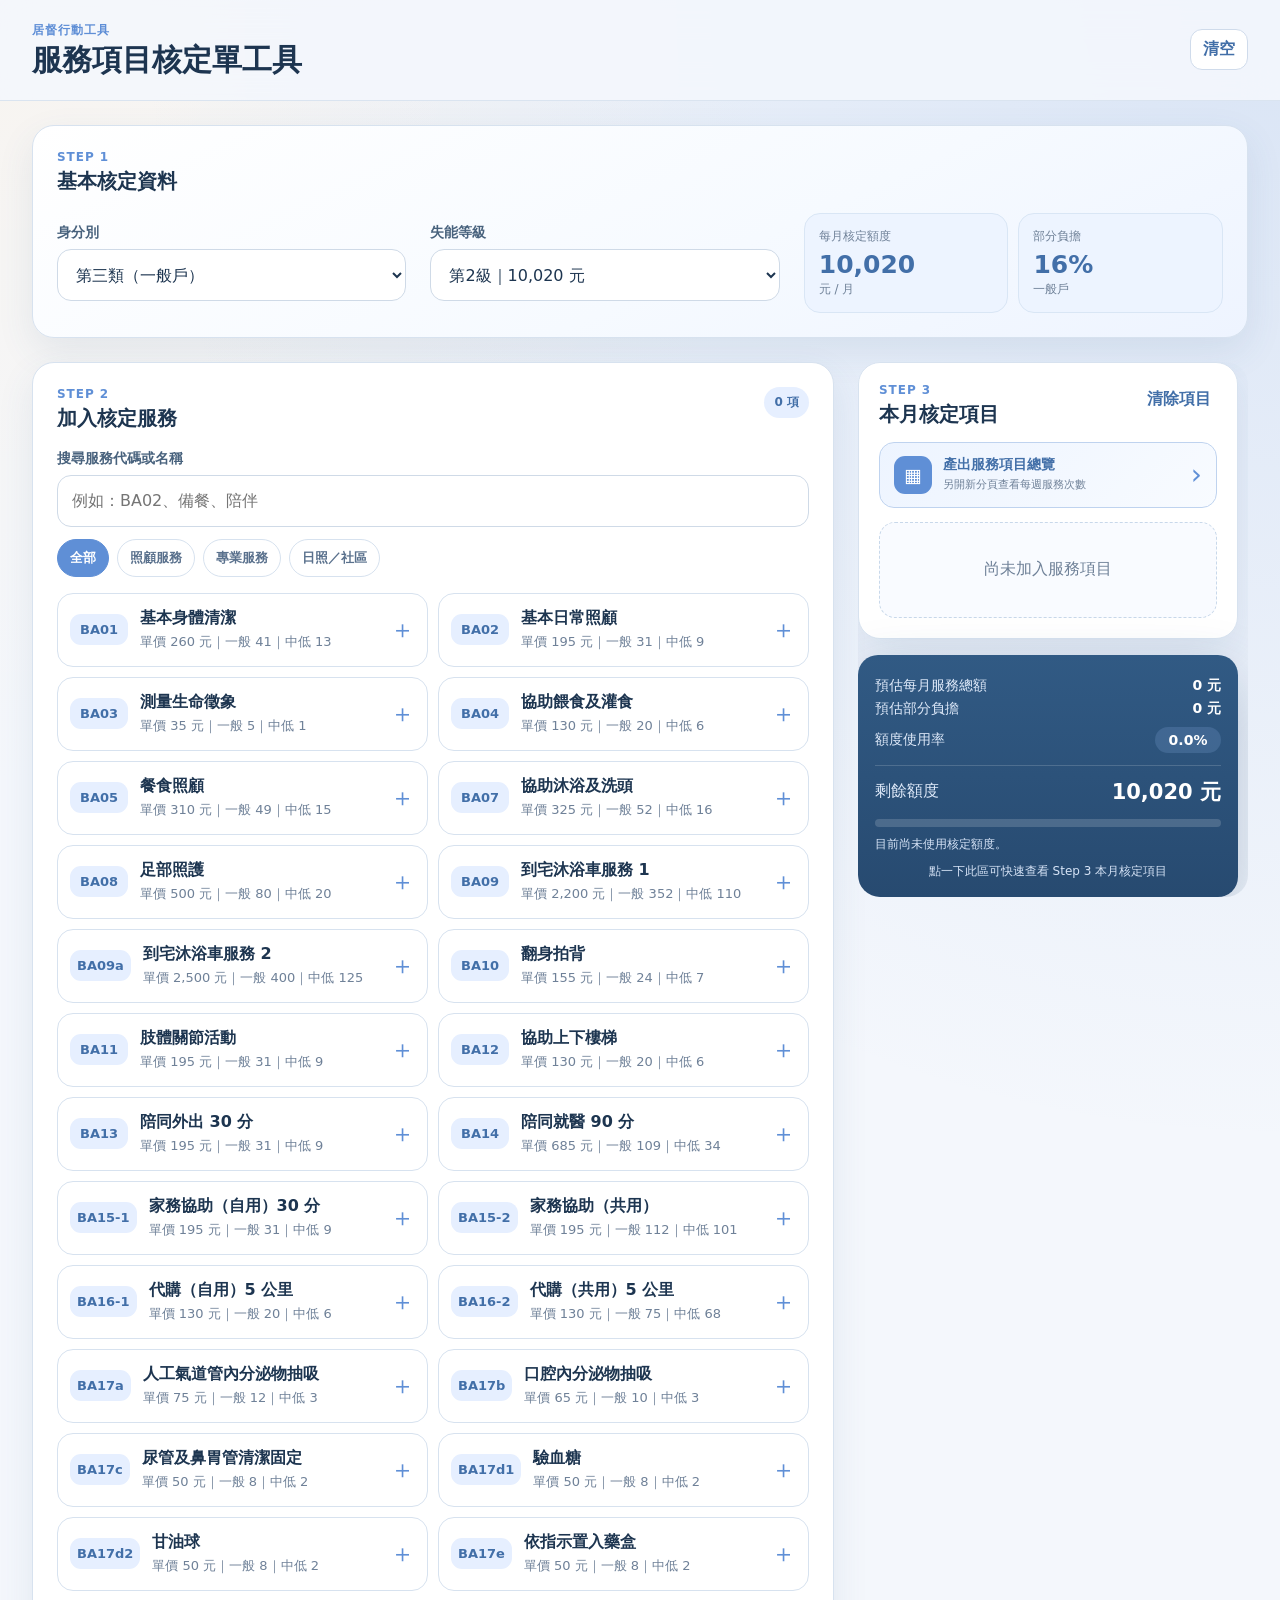
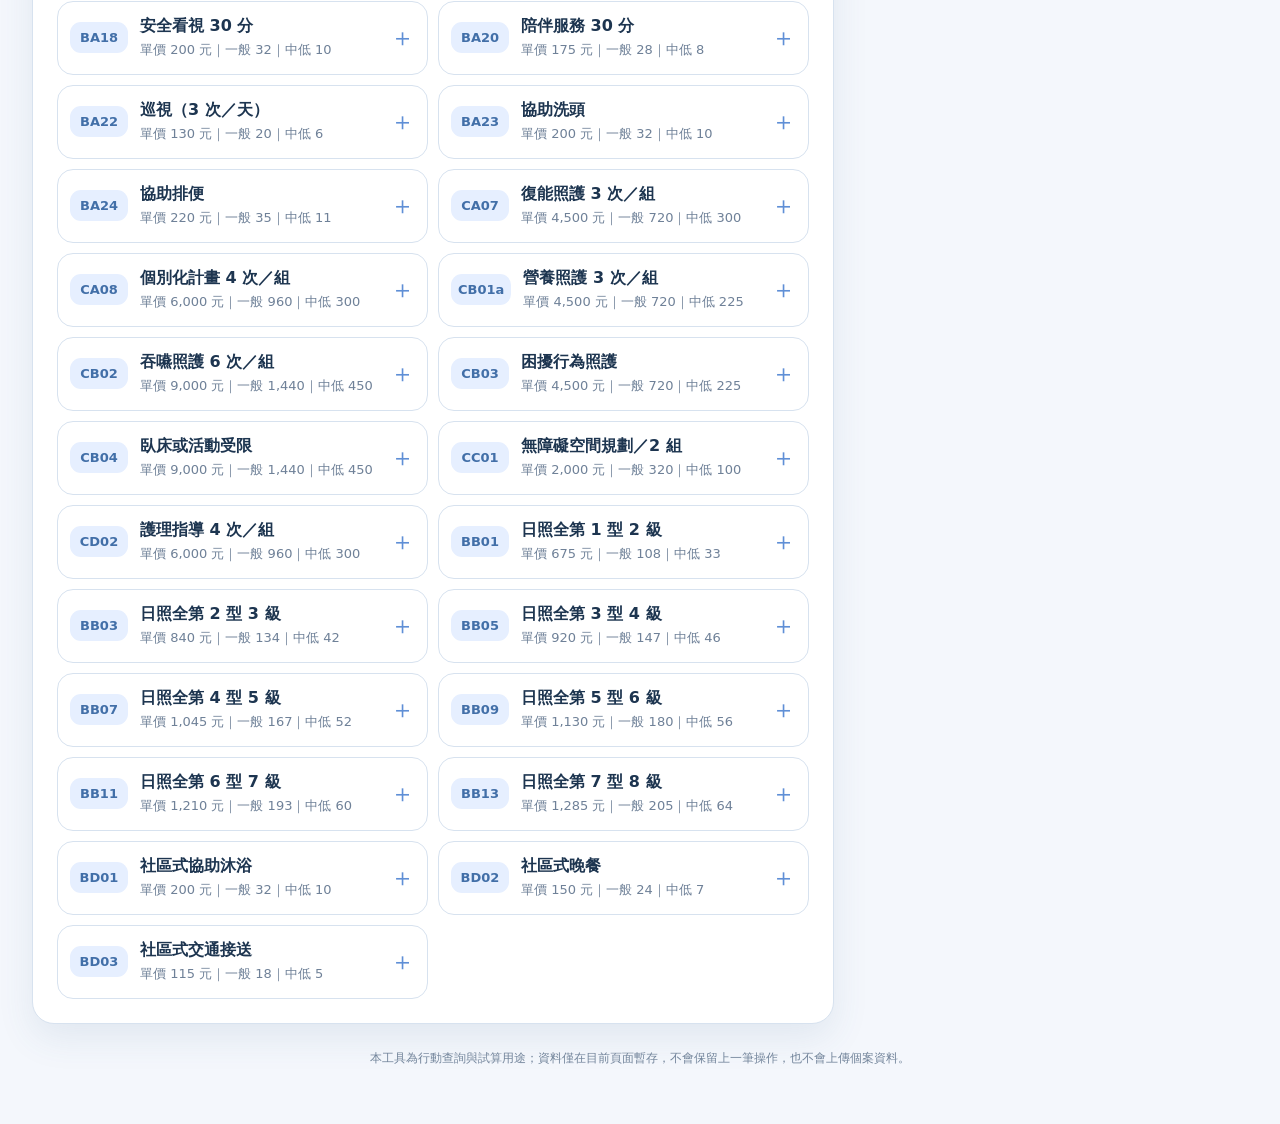
==== index.html @ 70052e3e "網站適應" ====
<!doctype html>
<html lang="zh-Hant">
<head>
  <meta charset="utf-8" />
  <meta http-equiv="Cache-Control" content="no-cache, no-store, must-revalidate" />
  <meta http-equiv="Pragma" content="no-cache" />
  <meta http-equiv="Expires" content="0" />
  <meta name="viewport" content="width=device-width, initial-scale=1, viewport-fit=cover" />
  <meta name="theme-color" content="#5f8fd6" />
  <meta name="description" content="支援電腦與手機的長照服務項目核定單，可快速選擇身分別、失能等級與服務項目並計算核定額度。" />
  <title>服務項目核定工具</title>
  <link rel="manifest" href="manifest.webmanifest" />
  <link rel="icon" href="icon.svg" type="image/svg+xml" />
  <link rel="stylesheet" href="styles.css?v=23" />
</head>
<body>
  <div class="app-shell">
    <header class="topbar">
      <div>
        <p class="eyebrow">居督行動工具</p>
        <h1>服務項目核定單工具</h1>
      </div>
      <button id="resetBtn" class="ghost-button" type="button">清空</button>
    </header>

    <main>
      <section class="card hero-card" aria-labelledby="basic-title">
        <div class="section-heading">
          <div>
            <p class="step">STEP 1</p>
            <h2 id="basic-title">基本核定資料</h2>
          </div>

        </div>

        <div class="basic-fields">
        <div class="basic-field">
        <label class="field-label" for="identitySelect">身分別</label>
        <select id="identitySelect" class="input-control">
          <option value="general">第三類（一般戶）</option>
          <option value="middleLow">第二類（中低收入戶）</option>
          <option value="low">第一類（長照低收入戶）</option>
        </select>

        </div>
        <div class="basic-field">
        <label class="field-label" for="levelSelect">失能等級</label>
        <select id="levelSelect" class="input-control">
          <option value="2">第2級｜10,020 元</option>
          <option value="3">第3級｜15,460 元</option>
          <option value="4">第4級｜18,580 元</option>
          <option value="5">第5級｜24,100 元</option>
          <option value="6">第6級｜28,070 元</option>
          <option value="7">第7級｜32,090 元</option>
          <option value="8">第8級｜36,180 元</option>
        </select>

        </div>
        <div class="summary-grid" aria-live="polite">
          <div class="summary-box">
            <span>每月核定額度</span>
            <strong id="budgetAmount">10,020</strong>
            <small>元 / 月</small>
          </div>
          <div class="summary-box">
            <span>部分負擔</span>
            <strong id="copayRate">16%</strong>
            <small id="copayLabel">一般戶</small>
          </div>
        </div>
        </div>
      </section>

      <section class="card service-section" aria-labelledby="service-title">
        <div class="section-heading">
          <div>
            <p class="step">STEP 2</p>
            <h2 id="service-title">加入核定服務</h2>
          </div>
          <span id="selectedCount" class="count-badge">0 項</span>
        </div>

        <label class="field-label" for="serviceSearch">搜尋服務代碼或名稱</label>
        <input id="serviceSearch" class="input-control" type="search" placeholder="例如：BA02、備餐、陪伴" autocomplete="off" />

        <div class="quick-filter" role="group" aria-label="服務類別篩選">
          <button type="button" class="filter-chip active" data-filter="all">全部</button>
          <button type="button" class="filter-chip" data-filter="care">照顧服務</button>
          <button type="button" class="filter-chip" data-filter="professional">專業服務</button>
          <button type="button" class="filter-chip" data-filter="daycare">日照／社區</button>
        </div>

        <div id="serviceList" class="service-list" aria-live="polite"></div>
      </section>

      <div class="review-column">
      <section id="step3Section" class="card" aria-labelledby="approved-title">
        <div class="section-heading step3-heading">
          <div>
            <p class="step">STEP 3</p>
            <h2 id="approved-title">本月核定項目</h2>
          </div>
          <button id="clearItemsBtn" class="text-button" type="button">清除項目</button>
        </div>

        <button id="overviewBtn" class="overview-button" type="button">
          <span class="overview-button-icon" aria-hidden="true">▦</span>
          <span>
            <strong>產出服務項目總覽</strong>
            <small>另開新分頁查看每週服務次數</small>
          </span>
          <span class="overview-button-arrow" aria-hidden="true">›</span>
        </button>

        <div id="approvedList" class="approved-list empty-state">
          尚未加入服務項目
        </div>
      </section>

      <section id="resultPanel" class="result-panel" aria-label="核定計算結果，點一下可跳到 Step 3" role="button" tabindex="0">
        <div class="result-row">
          <span>預估每月服務總額</span>
          <strong><span id="serviceTotal">0</span> 元</strong>
        </div>
        <div class="result-row">
          <span>預估部分負擔</span>
          <strong><span id="copayTotal">0</span> 元</strong>
        </div>
        <div class="result-row usage-row">
          <span>額度使用率</span>
          <strong id="budgetUsage" class="usage-rate">0%</strong>
        </div>
        <div class="result-divider"></div>
        <div class="result-row large">
          <span>剩餘額度</span>
          <strong id="remainingAmount">10,020 元</strong>
        </div>
        <div class="progress-track" aria-hidden="true">
          <div id="budgetProgress" class="progress-bar" style="width: 0%"></div>
        </div>
        <p id="budgetHint" class="budget-hint">目前尚未使用核定額度。</p>
        <p class="result-panel-tip">點一下此區可快速查看 Step 3 本月核定項目</p>
      </section>

      </div>

      <p class="footer-note">
        本工具為行動查詢與試算用途；資料僅在目前頁面暫存，不會保留上一筆操作，也不會上傳個案資料。
      </p>
    </main>
  </div>

  <template id="serviceCardTemplate">
    <article class="service-card">
      <button class="service-main" type="button">
        <div class="service-code"></div>
        <div class="service-copy">
          <h3 class="service-name"></h3>
          <p class="service-price"></p>
        </div>
        <span class="add-mark">＋</span>
      </button>
    </article>
  </template>

  <script src="app.js?v=23"></script>
  <!-- Cloudflare Web Analytics -->
  <script type="module" src="https://static.cloudflareinsights.com/beacon.min.js" data-cf-beacon='{"token":"66dc80d1faf64b179facf4d5237745fb"}'></script>
  <!-- End Cloudflare Web Analytics -->
</body>
</html>
---- styles.css ----
:root {
  color-scheme: light;
  --bg: #f4f7fc;
  --surface: #ffffff;
  --surface-soft: #edf4ff;
  --text: #1d3550;
  --muted: #6f8198;
  --line: #d7e2ef;
  --brand: #5f8fd6;
  --brand-dark: #426fa8;
  --brand-soft: #e6efff;
  --danger: #b42318;
  --warning-bg: #fff7ed;
  --warning-text: #9a3412;
  --shadow: 0 14px 36px rgba(62, 95, 138, 0.10);
  font-family: Inter, "Noto Sans TC", "PingFang TC", "Microsoft JhengHei", system-ui, sans-serif;
}

* { box-sizing: border-box; }

html {
  background: var(--bg);
  /* 手機快速連點時不要觸發瀏覽器的雙擊放大；仍保留滑動與雙指縮放。 */
  touch-action: manipulation;
}
body {
  touch-action: manipulation;
  margin: 0;
  min-height: 100vh;
  background:
    radial-gradient(circle at top right, rgba(95, 143, 214, 0.18), transparent 38%),
    radial-gradient(circle at top left, rgba(255, 238, 214, 0.32), transparent 26%),
    var(--bg);
  color: var(--text);
}

button, input, select {
  font: inherit;
  touch-action: manipulation;
}
button { -webkit-tap-highlight-color: transparent; }

.app-shell {
  width: min(100%, 760px);
  margin: 0 auto;
  padding-bottom: calc(32px + env(safe-area-inset-bottom));
}

.topbar {
  position: sticky;
  top: 0;
  z-index: 20;
  display: flex;
  align-items: center;
  justify-content: space-between;
  gap: 16px;
  padding: calc(18px + env(safe-area-inset-top)) 18px 14px;
  background: rgba(244, 247, 252, 0.92);
  backdrop-filter: blur(16px);
  border-bottom: 1px solid rgba(215, 226, 239, 0.92);
}

.eyebrow, .step {
  margin: 0 0 4px;
  color: var(--brand);
  font-weight: 800;
  font-size: 12px;
  letter-spacing: .08em;
}

h1, h2, h3, p { margin-top: 0; }
h1 { margin-bottom: 0; font-size: clamp(23px, 6vw, 30px); line-height: 1.15; }
h2 { margin-bottom: 0; font-size: 20px; }
h3 { margin-bottom: 4px; font-size: 16px; }

main { padding: 14px; }

.card {
  background: var(--surface);
  border: 1px solid var(--line);
  border-radius: 22px;
  box-shadow: var(--shadow);
  padding: 18px;
  margin-bottom: 14px;
}

.hero-card {
  background: linear-gradient(155deg, #ffffff 0%, #f6faff 58%, #eef4ff 100%);
}

.section-heading {
  display: flex;
  align-items: flex-start;
  justify-content: space-between;
  gap: 12px;
  margin-bottom: 18px;
}

.privacy-badge, .count-badge {
  white-space: nowrap;
  border-radius: 999px;
  padding: 7px 10px;
  color: var(--brand-dark);
  background: var(--brand-soft);
  font-size: 12px;
  font-weight: 800;
}

.field-label {
  display: block;
  margin: 14px 0 7px;
  color: #48627d;
  font-size: 14px;
  font-weight: 800;
}

.input-control {
  width: 100%;
  min-height: 52px;
  border: 1px solid #cfdae7;
  border-radius: 14px;
  background: #fff;
  color: var(--text);
  padding: 0 14px;
  outline: none;
  transition: border-color .16s ease, box-shadow .16s ease;
}

.input-control:focus {
  border-color: var(--brand);
  box-shadow: 0 0 0 4px rgba(95, 143, 214, .16);
}

.summary-grid {
  display: grid;
  grid-template-columns: 1fr 1fr;
  gap: 10px;
  margin-top: 18px;
}

.summary-box {
  padding: 14px;
  background: var(--surface-soft);
  border: 1px solid #d9e6f5;
  border-radius: 16px;
}

.summary-box span, .summary-box small {
  display: block;
  color: var(--muted);
  font-size: 12px;
}

.summary-box strong {
  display: inline-block;
  margin: 5px 2px 2px 0;
  color: var(--brand-dark);
  font-size: 25px;
}

.ghost-button, .text-button {
  border: 0;
  background: transparent;
  color: var(--brand-dark);
  font-weight: 800;
  cursor: pointer;
}

.ghost-button {
  border: 1px solid #cfdbeb;
  border-radius: 12px;
  background: #fff;
  padding: 9px 12px;
}

.text-button { padding: 6px; }

.quick-filter {
  display: flex;
  gap: 8px;
  overflow-x: auto;
  padding: 12px 0 6px;
  scrollbar-width: none;
}
.quick-filter::-webkit-scrollbar { display: none; }

.filter-chip {
  flex: 0 0 auto;
  border: 1px solid var(--line);
  border-radius: 999px;
  background: #fff;
  color: #5a718d;
  padding: 9px 12px;
  font-size: 13px;
  font-weight: 800;
  cursor: pointer;
}

.filter-chip.active {
  border-color: var(--brand);
  background: var(--brand);
  color: #fff;
}

.service-list, .approved-list {
  display: grid;
  gap: 10px;
  margin-top: 10px;
}

.service-card {
  overflow: hidden;
  border: 1px solid var(--line);
  border-radius: 16px;
  background: #fff;
}

.service-main {
  width: 100%;
  display: grid;
  grid-template-columns: auto 1fr auto;
  align-items: center;
  gap: 12px;
  min-height: 72px;
  padding: 12px;
  border: 0;
  background: transparent;
  color: inherit;
  text-align: left;
  cursor: pointer;
}

.service-main:active { background: #f2f7ff; }

.service-code {
  min-width: 58px;
  padding: 8px 7px;
  border-radius: 11px;
  background: var(--brand-soft);
  color: var(--brand-dark);
  font-weight: 900;
  text-align: center;
  font-size: 13px;
}

.service-name { margin: 0 0 4px; }
.service-price { margin: 0; color: var(--muted); font-size: 13px; }
.add-mark { color: var(--brand); font-size: 25px; font-weight: 400; }

.service-card[data-selected="true"] {
  border-color: #b8cff1;
  box-shadow: inset 0 0 0 1px rgba(95, 143, 214, .08), 0 8px 18px rgba(95, 143, 214, .06);
}

.weekly-editor {
  display: grid;
  gap: 12px;
  margin: 0 12px 12px;
  padding: 11px 12px 12px;
  border-radius: 12px;
  background: var(--surface-soft);
  border: 1px solid #d9e6f5;
}

.weekly-row {
  display: flex;
  align-items: center;
  justify-content: space-between;
  gap: 12px;
}

.weekly-label,
.weekday-label {
  color: #48627d;
  font-size: 13px;
  font-weight: 800;
}

.weekly-hint {
  margin-top: -2px;
  font-size: 12px;
  color: var(--muted);
}

.weekly-control {
  display: flex;
  align-items: center;
  gap: 7px;
  color: var(--brand-dark);
  font-size: 13px;
  font-weight: 800;
}

.weekly-input {
  width: 68px;
  min-height: 40px;
  border: 1px solid #bfd1ea;
  border-radius: 10px;
  background: #fff;
  color: var(--text);
  padding: 0 8px;
  text-align: center;
  font-size: 16px;
  font-weight: 800;
  outline: none;
}

.weekly-input:focus {
  border-color: var(--brand);
  box-shadow: 0 0 0 3px rgba(95, 143, 214, .14);
}

.weekday-editor {
  display: grid;
  gap: 8px;
  padding-top: 10px;
  border-top: 1px solid #d7e3f2;
}

.weekday-chips {
  display: grid;
  grid-template-columns: repeat(7, minmax(0, 1fr));
  gap: 6px;
}

.weekday-chip {
  min-width: 0;
  min-height: 38px;
  border: 1px solid #c1d4ef;
  border-radius: 10px;
  background: #fff;
  color: #5a718d;
  font-weight: 900;
  cursor: pointer;
  transition: background .14s ease, border-color .14s ease, color .14s ease, transform .08s ease;
}

.weekday-chip:active {
  transform: scale(.96);
}

.weekday-chip.active {
  border-color: var(--brand);
  background: var(--brand);
  color: #fff;
}

.approved-item {
  border: 1px solid var(--line);
  border-radius: 16px;
  padding: 13px;
  background: #fff;
}

.approved-top {
  display: flex;
  align-items: flex-start;
  justify-content: space-between;
  gap: 12px;
}

.approved-code {
  color: var(--brand);
  font-size: 13px;
  font-weight: 900;
}

.approved-name { margin: 2px 0 0; font-weight: 800; }
.approved-weekly {
  margin: 5px 0 0;
  color: var(--muted);
  font-size: 12px;
  font-weight: 700;
}

.remove-button {
  border: 0;
  background: #fff3f1;
  color: var(--danger);
  border-radius: 10px;
  padding: 7px 10px;
  font-weight: 800;
  cursor: pointer;
}

.approved-controls {
  display: grid;
  grid-template-columns: 1fr auto;
  gap: 12px;
  align-items: end;
  margin-top: 12px;
}

.qty-field span {
  display: block;
  margin-bottom: 6px;
  color: var(--muted);
  font-size: 12px;
  font-weight: 700;
}

.qty-input {
  width: 100%;
  min-height: 44px;
  border: 1px solid #cfdae7;
  border-radius: 12px;
  padding: 0 11px;
  font-size: 16px;
}

.item-subtotal {
  min-width: 104px;
  padding-bottom: 8px;
  text-align: right;
}
.item-subtotal span { display: block; color: var(--muted); font-size: 11px; }
.item-subtotal strong { font-size: 16px; }

.empty-state {
  min-height: 96px;
  place-items: center;
  color: var(--muted);
  text-align: center;
  border: 1px dashed #c8d8ea;
  border-radius: 16px;
  background: #f9fbff;
  padding: 18px;
}

.result-panel {
  position: sticky;
  bottom: 10px;
  z-index: 15;
  margin: 0 0 14px;
  padding: 17px;
  border-radius: 20px;
  background: linear-gradient(180deg, #315a84 0%, #274a70 100%);
  color: #fff;
  box-shadow: 0 20px 55px rgba(39, 74, 112, .26);
}

.result-row {
  display: flex;
  align-items: center;
  justify-content: space-between;
  gap: 16px;
  margin: 5px 0;
  color: #dfeafa;
  font-size: 14px;
}
.result-row strong { color: #fff; }
.result-row.large { margin-top: 12px; font-size: 16px; }
.result-row.large strong { font-size: 21px; }
.result-divider { height: 1px; margin: 12px 0; background: rgba(255,255,255,.16); }

.progress-track {
  height: 8px;
  overflow: hidden;
  margin-top: 13px;
  border-radius: 999px;
  background: rgba(255,255,255,.16);
}
.progress-bar {
  height: 100%;
  border-radius: inherit;
  background: #9fc4ff;
  transition: width .2s ease;
}
.progress-bar.over { background: #fecaca; }

.budget-hint { margin: 9px 0 0; color: #d7e4f7; font-size: 12px; }
.budget-hint.over { color: #fed7aa; }

.footer-note {
  margin: 18px 8px 0;
  color: #73859b;
  font-size: 12px;
  line-height: 1.7;
  text-align: center;
}

.no-result {
  padding: 24px 8px;
  color: var(--muted);
  text-align: center;
}

@media (min-width: 640px) {
  main { padding: 18px; }
  .card { padding: 22px; }
  .service-list { grid-template-columns: 1fr 1fr; }
}

@media (max-width: 390px) {
  .summary-grid { grid-template-columns: 1fr; }
  .approved-controls { grid-template-columns: 1fr; }
  .item-subtotal { text-align: left; padding-bottom: 0; }
  .weekday-chips { gap: 4px; }
  .weekday-chip { min-height: 36px; border-radius: 9px; font-size: 13px; }
}

.monthly-estimate {
  display: flex;
  align-items: baseline;
  flex-wrap: wrap;
  gap: 5px;
  margin-top: -2px;
  color: var(--brand-dark);
  font-size: 12px;
  font-weight: 800;
}

.monthly-estimate strong {
  font-size: 15px;
}

.monthly-estimate span {
  color: var(--muted);
  font-size: 11px;
  font-weight: 700;
}


/* v11：手機觸控即時化。按下瞬間先給回饋，實際選取在 pointerup 完成，避免滑動時誤觸。 */
.service-main,
.weekday-chip,
.filter-chip,
.remove-button,
.ghost-button,
.text-button {
  -webkit-user-select: none;
  user-select: none;
}

.service-main.touch-pressed {
  background: #eef4ff;
}

.weekday-chip.touch-pressed,
.filter-chip.touch-pressed,
.remove-button.touch-pressed,
.ghost-button.touch-pressed,
.text-button.touch-pressed {
  transform: scale(.97);
}

.service-main,
.weekday-chip,
.filter-chip,
.remove-button,
.ghost-button,
.text-button {
  -webkit-tap-highlight-color: transparent;
}


.card,
.service-card,
.approved-item,
.summary-box {
  transition: box-shadow .18s ease, border-color .18s ease, transform .12s ease;
}

.filter-chip:active,
.ghost-button:active,
.remove-button:active {
  transform: translateY(1px);
}


/* v13：額度使用率與可增加單位提示 */
.usage-row {
  margin-top: 9px;
}

.usage-rate {
  display: inline-flex;
  align-items: center;
  justify-content: center;
  min-width: 66px;
  padding: 5px 9px;
  border-radius: 999px;
  background: rgba(159, 196, 255, .16);
  color: #ffffff;
  font-size: 14px;
  font-weight: 900;
  transition: background .18s ease, color .18s ease;
}

.usage-rate.warning {
  background: rgba(251, 191, 36, .18);
  color: #fde68a;
}

.usage-rate.over {
  background: rgba(252, 165, 165, .18);
  color: #fecaca;
}

.progress-bar.warning {
  background: #fbbf24;
}

.progress-bar.over {
  background: #fca5a5;
}

.capacity-box {
  padding: 10px 11px;
  border: 1px solid #cfe0f5;
  border-radius: 11px;
  background: #f7faff;
}

.capacity-title {
  display: block;
  margin-bottom: 4px;
  color: var(--brand-dark);
  font-size: 12px;
  font-weight: 900;
}

.capacity-hint {
  display: grid;
  gap: 3px;
  margin: 0;
  color: #55718f;
  font-size: 12px;
  line-height: 1.55;
  font-weight: 700;
}

.capacity-weekly {
  color: var(--brand-dark);
  font-size: 13px;
  font-weight: 900;
}

.capacity-weekly strong {
  font-size: 17px;
}

.capacity-monthly {
  color: #55718f;
  font-weight: 800;
}

.capacity-remaining {
  color: var(--muted);
  font-size: 11px;
  font-weight: 700;
}

.capacity-empty {
  color: #9a5b50;
  font-weight: 800;
}

.capacity-hint.capacity-none {
  color: #9a5b50;
}


.result-panel {
  cursor: pointer;
  transition: transform .12s ease, box-shadow .18s ease;
}

.result-panel:active {
  transform: translateY(1px) scale(0.997);
}

.result-panel:focus-visible {
  outline: none;
  box-shadow: 0 0 0 3px rgba(159, 196, 255, .45), 0 20px 55px rgba(39, 74, 112, .26);
}

.result-panel-tip {
  margin: 10px 0 0;
  color: #d7e4f7;
  font-size: 12px;
  text-align: center;
}


/* v16：STEP 3 服務項目總覽 */
.overview-button {
  width: 100%;
  display: grid;
  grid-template-columns: auto 1fr auto;
  align-items: center;
  gap: 11px;
  margin: -4px 0 14px;
  padding: 13px 14px;
  border: 1px solid #bfd3ef;
  border-radius: 15px;
  background: linear-gradient(135deg, #edf4ff 0%, #f8fbff 100%);
  color: var(--text);
  text-align: left;
  cursor: pointer;
  -webkit-tap-highlight-color: transparent;
  user-select: none;
  transition: transform .1s ease, border-color .16s ease, box-shadow .16s ease;
}

.overview-button:hover {
  border-color: #9fbee7;
  box-shadow: 0 8px 20px rgba(66, 111, 168, .08);
}

.overview-button:active,
.overview-button.touch-pressed {
  transform: scale(.985);
}

.overview-button-icon {
  display: inline-flex;
  align-items: center;
  justify-content: center;
  width: 38px;
  height: 38px;
  border-radius: 11px;
  background: var(--brand);
  color: #fff;
  font-size: 19px;
  font-weight: 900;
}

.overview-button strong,
.overview-button small {
  display: block;
}

.overview-button strong {
  color: var(--brand-dark);
  font-size: 14px;
  font-weight: 900;
}

.overview-button small {
  margin-top: 3px;
  color: var(--muted);
  font-size: 11px;
  line-height: 1.4;
}

.overview-button-arrow {
  color: var(--brand);
  font-size: 28px;
  line-height: 1;
}


/* v19：STEP 3 每個核定項目也顯示目前額度還能增加多少服務。 */
.approved-capacity-box {
  margin-top: 12px;
}

.approved-capacity-box .capacity-hint {
  grid-template-columns: 1fr;
}

/* Keep the mobile result panel sticky relative to the page. */
.review-column { display: contents; }
#step3Section { scroll-margin-top: 110px; }
.service-copy, .basic-field { min-width: 0; }
.service-name, .approved-name { overflow-wrap: anywhere; }
.no-result { grid-column: 1 / -1; }

@media (min-width: 1024px) {
  .app-shell { width: min(100%, 1480px); }
  .topbar { padding: 22px 32px; }
  h1 { font-size: 30px; }
  main {
    display: grid;
    grid-template-columns: minmax(0, 1fr) 360px;
    align-items: start;
    gap: 24px;
    padding: 24px 32px;
  }
  main > .hero-card, .footer-note { grid-column: 1 / -1; }
  .card { margin-bottom: 0; padding: 24px; }
  .basic-fields {
    display: grid;
    grid-template-columns: minmax(0, 1fr) minmax(0, 1fr) minmax(0, 1.2fr);
    align-items: center;
    gap: 24px;
  }
  .basic-fields .field-label { margin-top: 0; }
  .basic-fields .summary-grid { margin-top: 0; }
  .service-section { min-width: 0; }
  .service-list { grid-template-columns: 1fr; align-items: start; }
  .quick-filter { flex-wrap: wrap; overflow: visible; }
  .review-column {
    display: block;
    position: sticky;
    top: 108px;
    max-height: calc(100dvh - 132px);
    overflow-y: auto;
    scrollbar-width: thin;
    scrollbar-gutter: stable;
    border-radius: 22px;
  }
  .review-column .card { padding: 20px; }
  #step3Section { scroll-margin-top: 0; }
  .result-panel { position: static; margin: 16px 0 0; }
  .footer-note { margin-top: 0; }
}

@media (min-width: 1200px) {
  main { grid-template-columns: minmax(0, 1fr) 390px; }
  .service-list { grid-template-columns: repeat(2, minmax(0, 1fr)); }
}

@media (hover: hover) and (pointer: fine) {
  .service-main:hover { background: #f2f7ff; }
  .ghost-button:hover, .filter-chip:not(.active):hover { background: var(--surface-soft); }
}
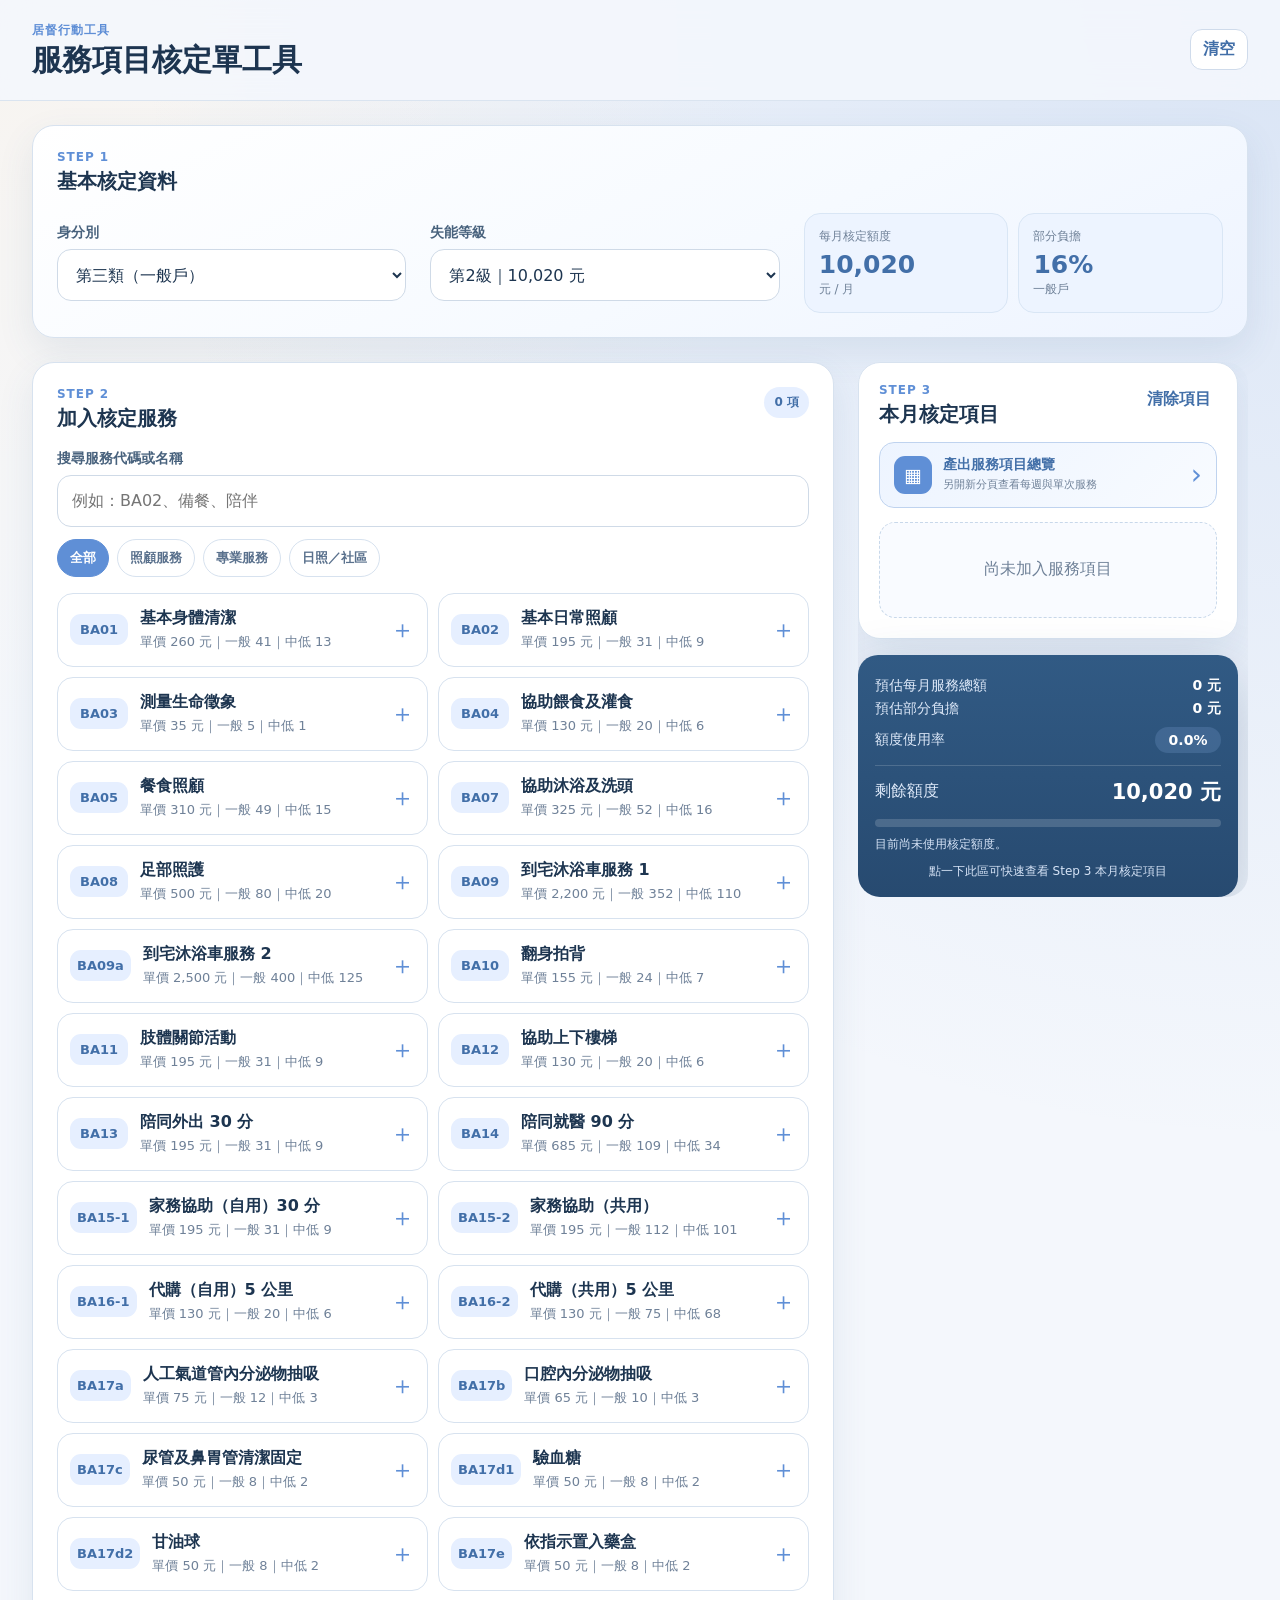
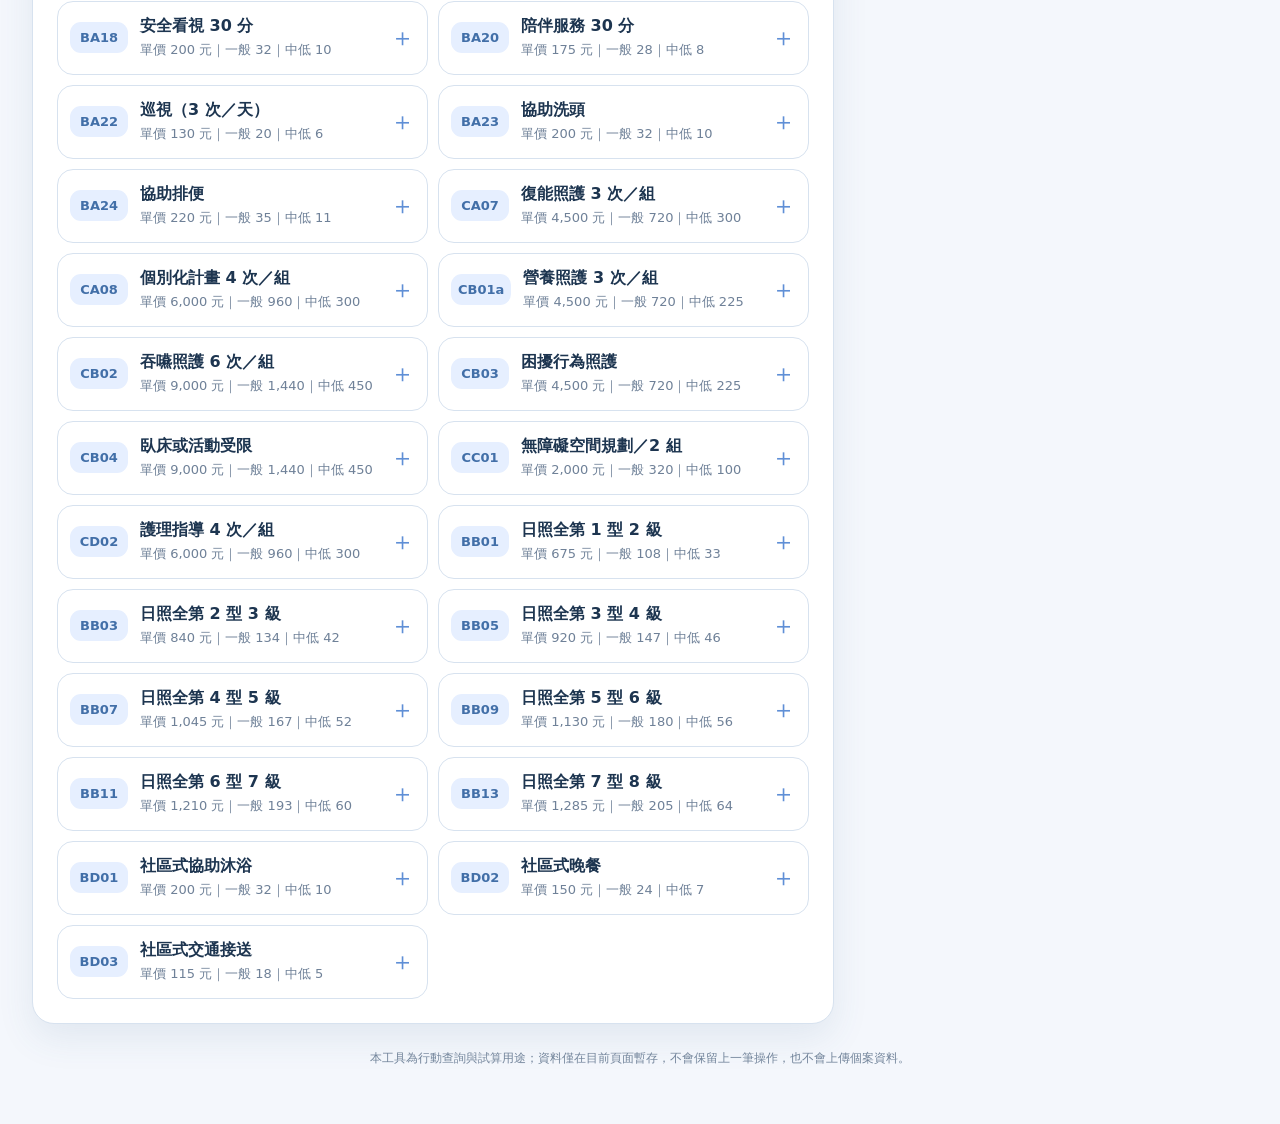
==== commit 13bbc126: "新增每項服務單次計算功能 v24" ====
--- a/index.html
+++ b/index.html
@@ -11,7 +11,7 @@
   <title>服務項目核定工具</title>
   <link rel="manifest" href="manifest.webmanifest" />
   <link rel="icon" href="icon.svg" type="image/svg+xml" />
-  <link rel="stylesheet" href="styles.css?v=23" />
+  <link rel="stylesheet" href="styles.css?v=24" />
 </head>
 <body>
   <div class="app-shell">
@@ -107,7 +107,7 @@
           <span class="overview-button-icon" aria-hidden="true">▦</span>
           <span>
             <strong>產出服務項目總覽</strong>
-            <small>另開新分頁查看每週服務次數</small>
+            <small>另開新分頁查看每週與單次服務</small>
           </span>
           <span class="overview-button-arrow" aria-hidden="true">›</span>
         </button>
@@ -163,7 +163,7 @@
     </article>
   </template>
 
-  <script src="app.js?v=23"></script>
+  <script src="app.js?v=24"></script>
   <!-- Cloudflare Web Analytics -->
   <script type="module" src="https://static.cloudflareinsights.com/beacon.min.js" data-cf-beacon='{"token":"66dc80d1faf64b179facf4d5237745fb"}'></script>
   <!-- End Cloudflare Web Analytics -->
--- a/styles.css
+++ b/styles.css
@@ -816,3 +816,14 @@
   .service-main:hover { background: #f2f7ff; }
   .ghost-button:hover, .filter-chip:not(.active):hover { background: var(--surface-soft); }
 }
+
+
+/* v24：每項服務可切換「每週計算」與「單次計算」。 */
+.calc-mode-switch { display:grid; grid-template-columns:1fr 1fr; gap:6px; padding:4px; border:1px solid #d7e3f2; border-radius:12px; background:#f7faff; }
+.calc-mode-btn { min-height:38px; border:0; border-radius:9px; background:transparent; color:#6f8198; font-weight:900; cursor:pointer; -webkit-tap-highlight-color:transparent; touch-action:manipulation; transition:background .14s ease,color .14s ease,box-shadow .14s ease,transform .08s ease; }
+.calc-mode-btn:active,.calc-mode-btn.touch-pressed { transform:scale(.98); }
+.calc-mode-btn.active { background:var(--brand); color:#fff; box-shadow:0 5px 12px rgba(95,143,214,.18); }
+.single-input { width:82px; min-height:40px; border:1px solid #bfd1ea; border-radius:10px; background:#fff; color:var(--text); padding:0 8px; text-align:center; font-size:16px; font-weight:800; outline:none; }
+.single-input:focus { border-color:var(--brand); box-shadow:0 0 0 3px rgba(95,143,214,.14); }
+.single-estimate { padding:9px 10px; border-radius:10px; background:#f7f3ff; border:1px solid #e2d9f6; color:#6d5a91; }
+.single-estimate strong { color:#6b59a4; }
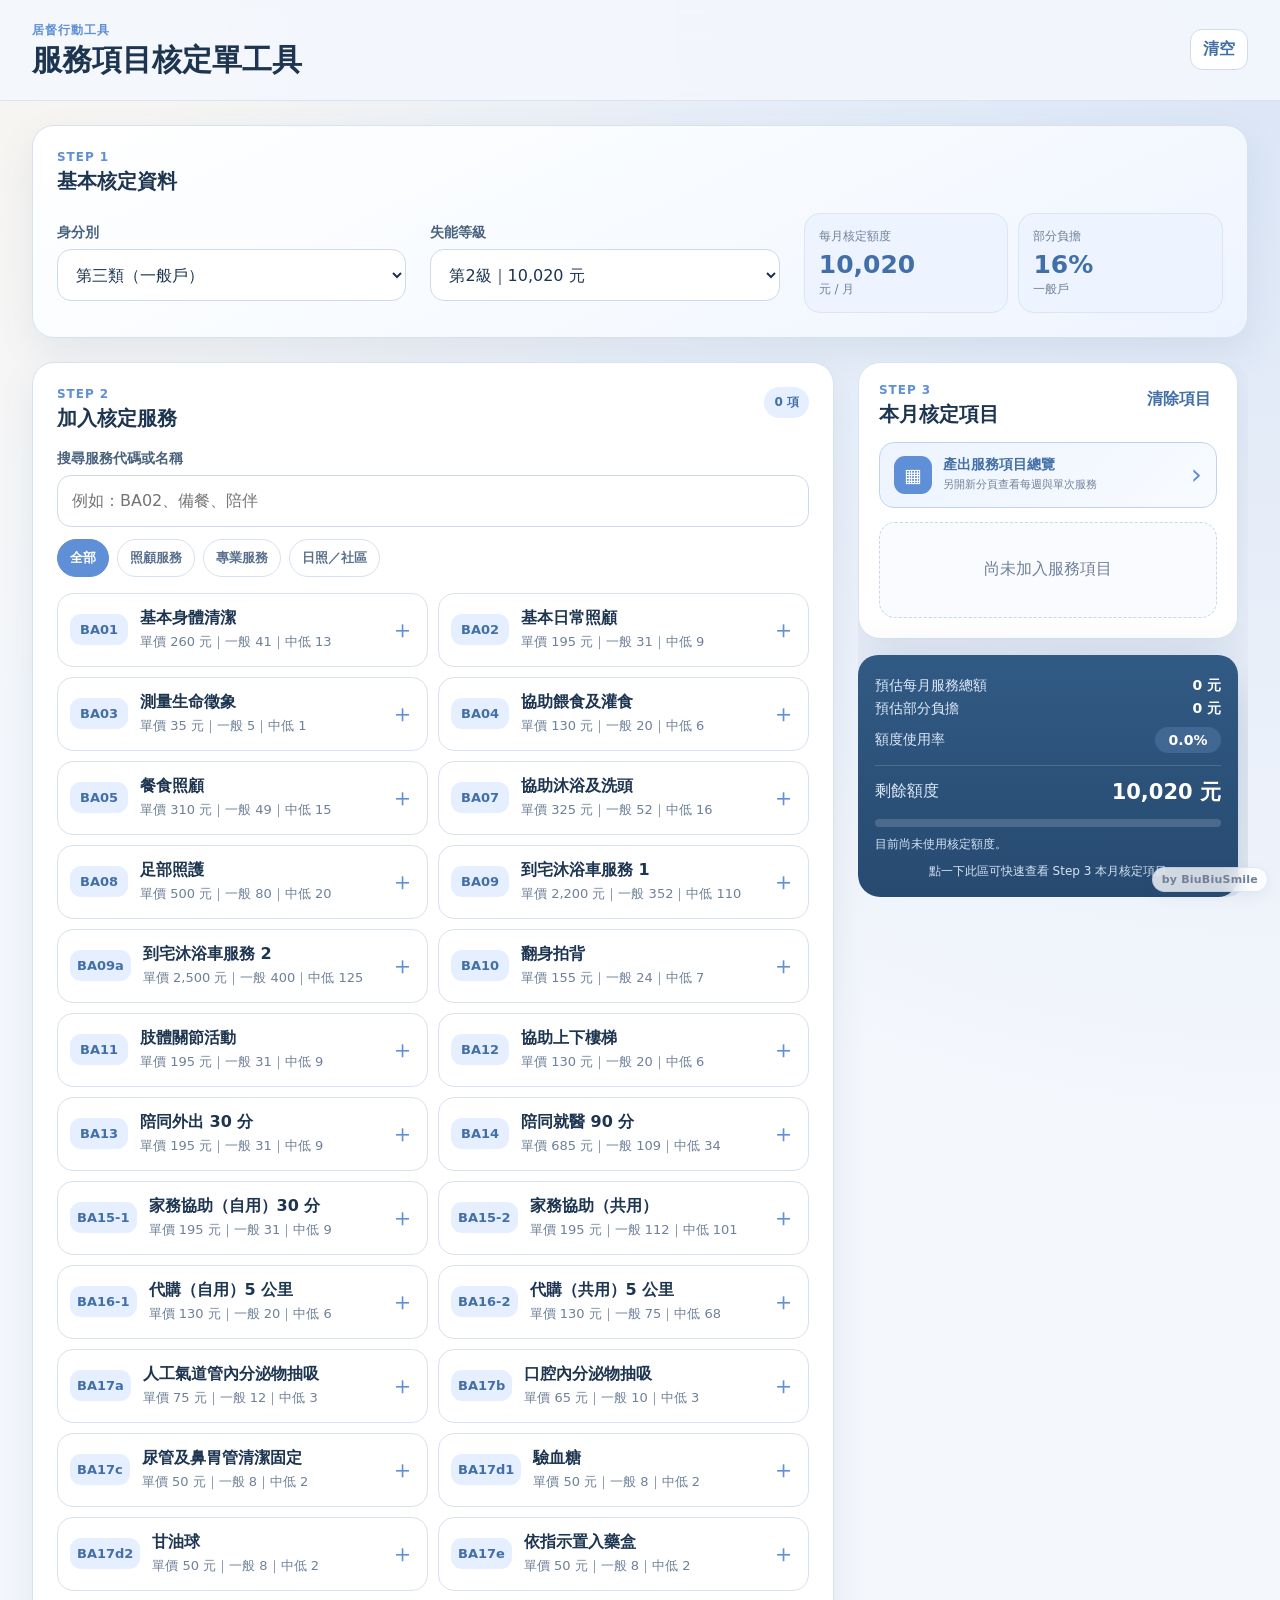
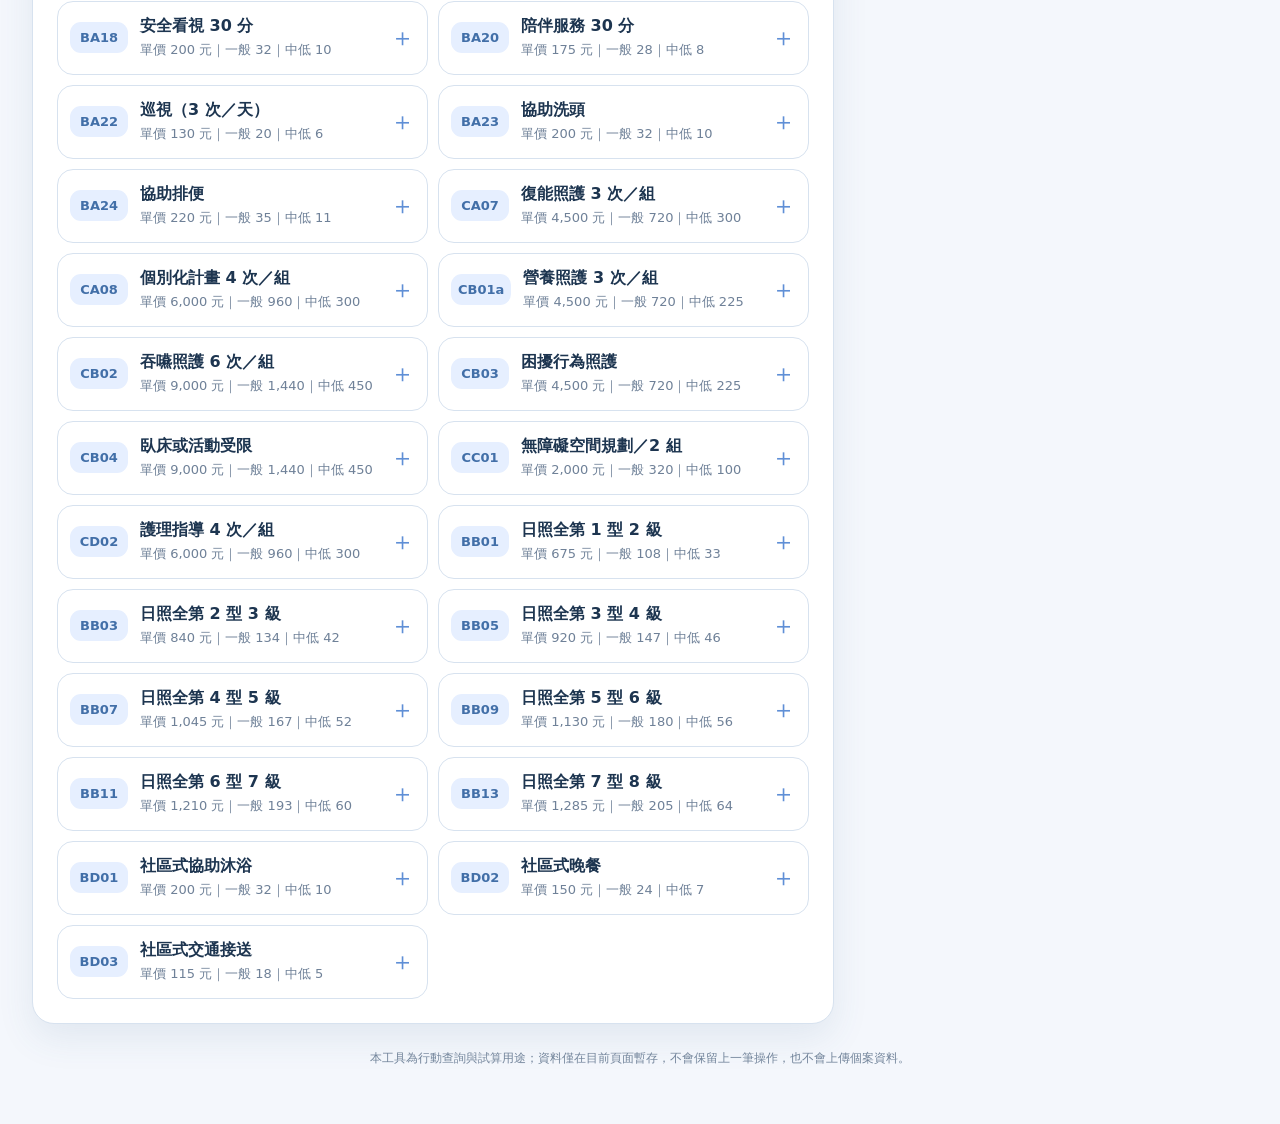
==== commit 3de85e5a: "新增作者簽名 by BiuBiuSmile v27" ====
--- a/index.html
+++ b/index.html
@@ -7,11 +7,15 @@
   <meta http-equiv="Expires" content="0" />
   <meta name="viewport" content="width=device-width, initial-scale=1, viewport-fit=cover" />
   <meta name="theme-color" content="#5f8fd6" />
+  <meta name="apple-mobile-web-app-capable" content="yes" />
+  <meta name="apple-mobile-web-app-status-bar-style" content="default" />
+  <meta name="apple-mobile-web-app-title" content="核定工具" />
   <meta name="description" content="支援電腦與手機的長照服務項目核定單，可快速選擇身分別、失能等級與服務項目並計算核定額度。" />
   <title>服務項目核定工具</title>
   <link rel="manifest" href="manifest.webmanifest" />
   <link rel="icon" href="icon.svg" type="image/svg+xml" />
-  <link rel="stylesheet" href="styles.css?v=24" />
+  <link rel="apple-touch-icon" href="icon-180.png" />
+  <link rel="stylesheet" href="styles.css?v=27" />
 </head>
 <body>
   <div class="app-shell">
@@ -20,7 +24,11 @@
         <p class="eyebrow">居督行動工具</p>
         <h1>服務項目核定單工具</h1>
       </div>
-      <button id="resetBtn" class="ghost-button" type="button">清空</button>
+      <div class="topbar-actions">
+        <span id="offlineBadge" class="offline-badge" hidden>離線</span>
+        <button id="installPwaBtn" class="ghost-button pwa-install-button" type="button" hidden>安裝</button>
+        <button id="resetBtn" class="ghost-button" type="button">清空</button>
+      </div>
     </header>
 
     <main>
@@ -163,7 +171,9 @@
     </article>
   </template>
 
-  <script src="app.js?v=24"></script>
+  <div class="creator-signature" aria-label="作者 BiuBiuSmile">by BiuBiuSmile</div>
+
+  <script src="app.js?v=27"></script>
   <!-- Cloudflare Web Analytics -->
   <script type="module" src="https://static.cloudflareinsights.com/beacon.min.js" data-cf-beacon='{"token":"66dc80d1faf64b179facf4d5237745fb"}'></script>
   <!-- End Cloudflare Web Analytics -->
--- a/styles.css
+++ b/styles.css
@@ -827,3 +827,84 @@
 .single-input:focus { border-color:var(--brand); box-shadow:0 0 0 3px rgba(95,143,214,.14); }
 .single-estimate { padding:9px 10px; border-radius:10px; background:#f7f3ff; border:1px solid #e2d9f6; color:#6d5a91; }
 .single-estimate strong { color:#6b59a4; }
+
+
+/* v26：PWA 安裝與離線狀態 */
+.topbar-actions {
+  display: flex;
+  align-items: center;
+  justify-content: flex-end;
+  gap: 8px;
+  flex: 0 0 auto;
+}
+
+.offline-badge {
+  border: 1px solid #e6c27a;
+  border-radius: 999px;
+  background: #fff7df;
+  color: #8b5b12;
+  padding: 7px 10px;
+  font-size: 12px;
+  font-weight: 900;
+  white-space: nowrap;
+}
+
+.pwa-install-button {
+  color: var(--brand-dark);
+  border-color: #b9cce7;
+  background: #f7faff;
+}
+
+html.is-offline .topbar {
+  border-bottom-color: rgba(230, 194, 122, .72);
+}
+
+@media (max-width: 430px) {
+  .topbar {
+    gap: 10px;
+  }
+  .topbar-actions {
+    gap: 6px;
+  }
+  .topbar-actions .ghost-button {
+    padding: 8px 10px;
+  }
+}
+
+
+/* v27：右下角作者簽名 */
+.creator-signature {
+  position: fixed;
+  right: max(12px, env(safe-area-inset-right));
+  bottom: max(8px, env(safe-area-inset-bottom));
+  z-index: 40;
+  padding: 5px 9px;
+  border: 1px solid rgba(95, 143, 214, .18);
+  border-radius: 999px;
+  background: rgba(255, 255, 255, .78);
+  color: #6f8198;
+  box-shadow: 0 4px 14px rgba(62, 95, 138, .08);
+  backdrop-filter: blur(8px);
+  -webkit-backdrop-filter: blur(8px);
+  font-size: 11px;
+  font-weight: 800;
+  letter-spacing: .02em;
+  line-height: 1.2;
+  pointer-events: none;
+  user-select: none;
+  -webkit-user-select: none;
+}
+
+@media (max-width: 430px) {
+  .creator-signature {
+    right: max(8px, env(safe-area-inset-right));
+    bottom: max(6px, env(safe-area-inset-bottom));
+    padding: 4px 8px;
+    font-size: 10px;
+    opacity: .9;
+  }
+}
+
+@media print {
+  .creator-signature { display: none !important; }
+}
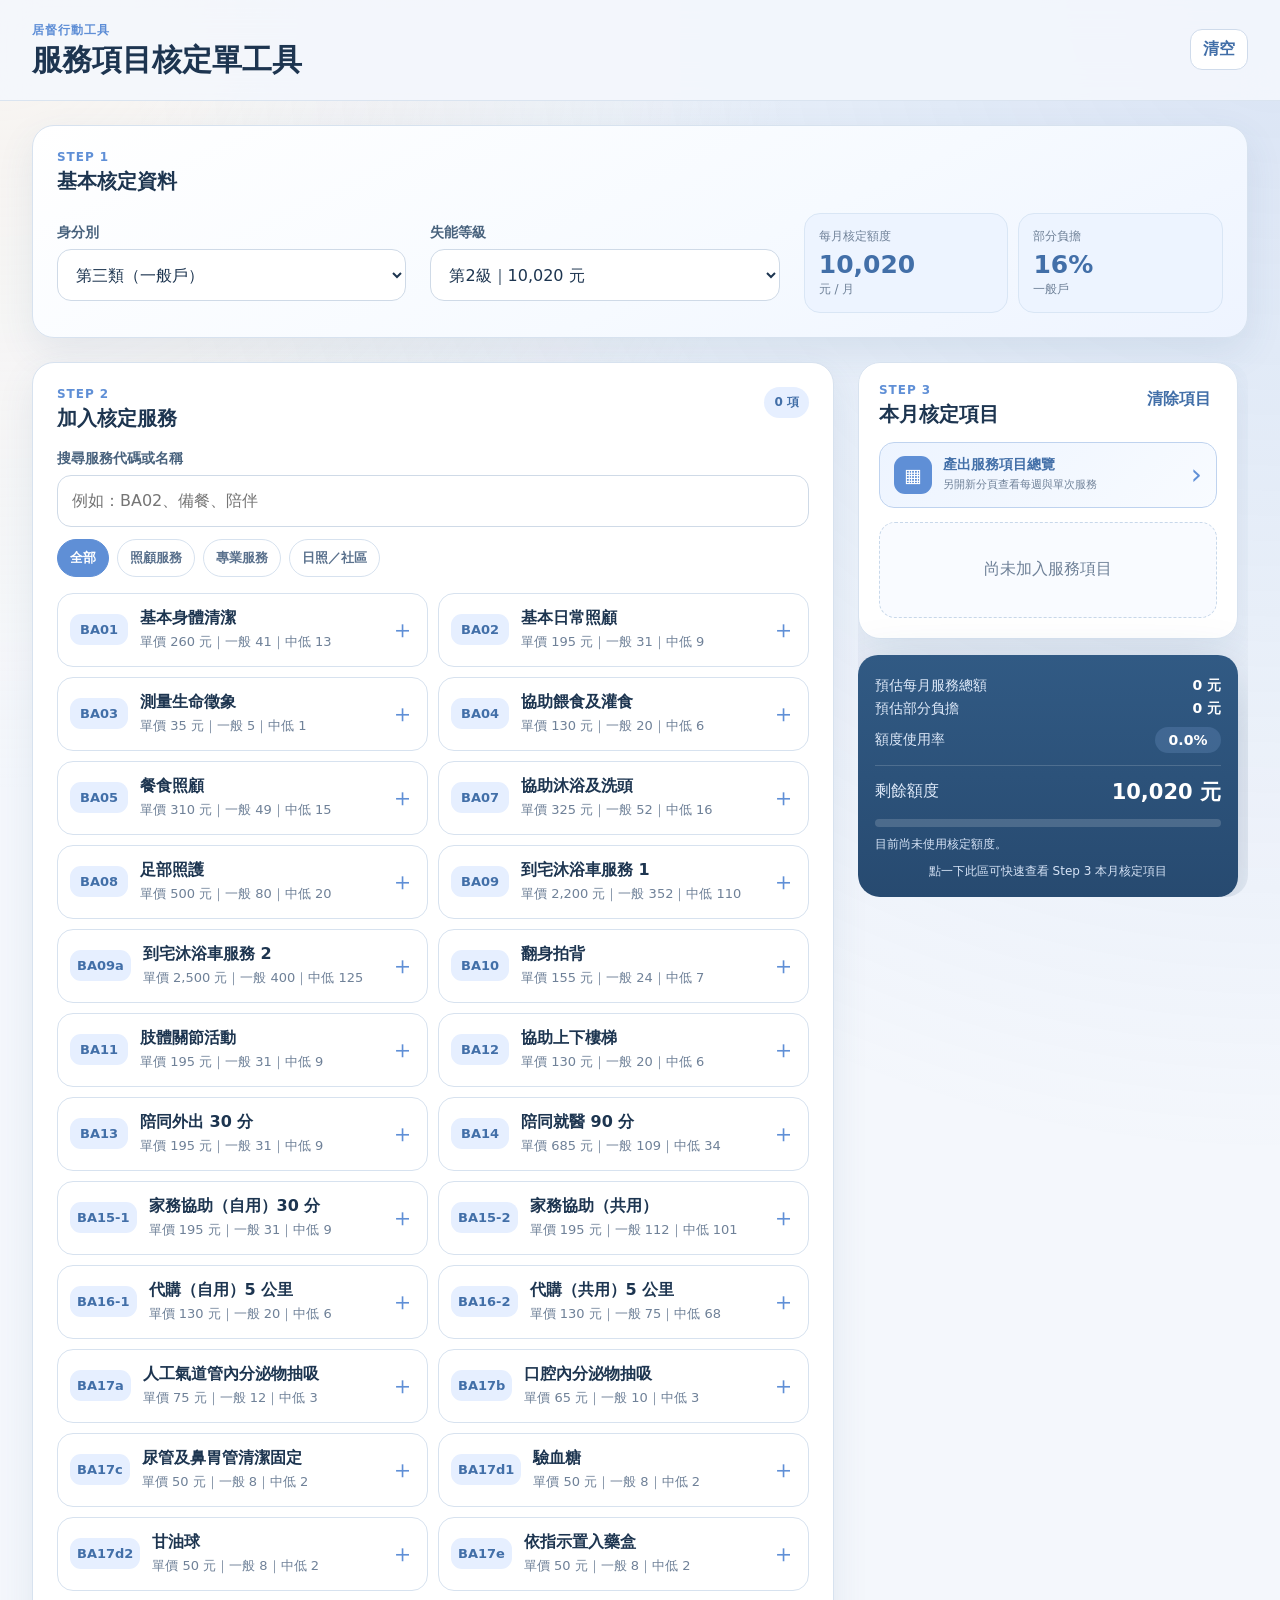
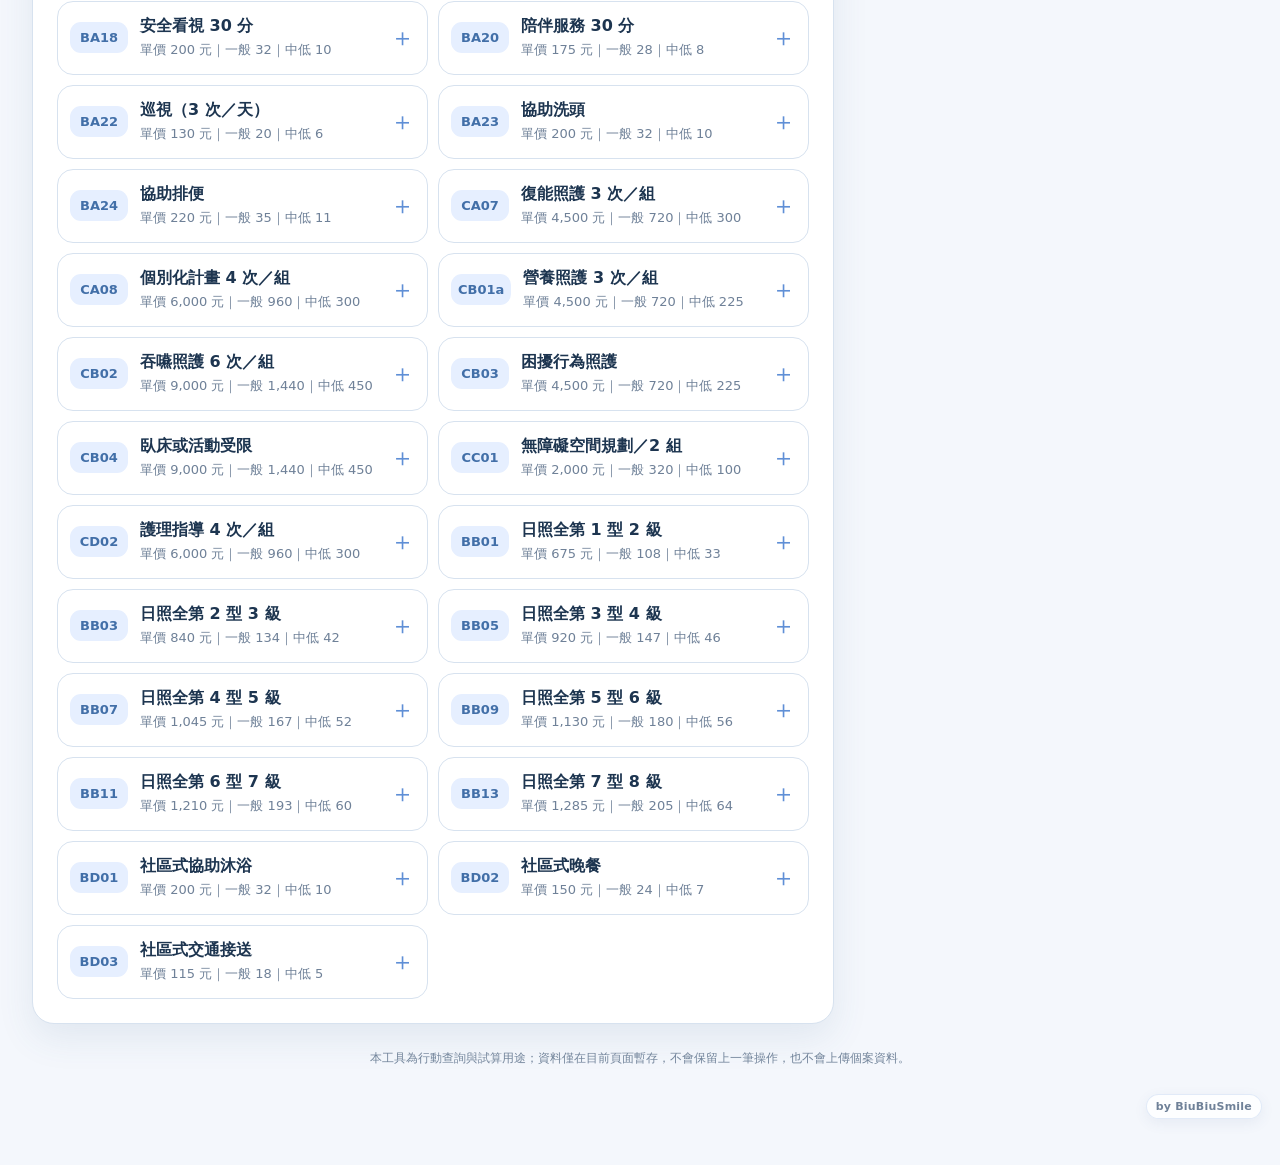
==== commit 2f619577: "調整作者簽名位置 v28" ====
--- a/index.html
+++ b/index.html
@@ -15,7 +15,7 @@
   <link rel="manifest" href="manifest.webmanifest" />
   <link rel="icon" href="icon.svg" type="image/svg+xml" />
   <link rel="apple-touch-icon" href="icon-180.png" />
-  <link rel="stylesheet" href="styles.css?v=27" />
+  <link rel="stylesheet" href="styles.css?v=28" />
 </head>
 <body>
   <div class="app-shell">
@@ -156,6 +156,7 @@
         本工具為行動查詢與試算用途；資料僅在目前頁面暫存，不會保留上一筆操作，也不會上傳個案資料。
       </p>
     </main>
+    <div class="creator-signature" aria-label="作者 BiuBiuSmile">by BiuBiuSmile</div>
   </div>
 
   <template id="serviceCardTemplate">
@@ -171,9 +172,8 @@
     </article>
   </template>
 
-  <div class="creator-signature" aria-label="作者 BiuBiuSmile">by BiuBiuSmile</div>
 
-  <script src="app.js?v=27"></script>
+  <script src="app.js?v=28"></script>
   <!-- Cloudflare Web Analytics -->
   <script type="module" src="https://static.cloudflareinsights.com/beacon.min.js" data-cf-beacon='{"token":"66dc80d1faf64b179facf4d5237745fb"}'></script>
   <!-- End Cloudflare Web Analytics -->
--- a/styles.css
+++ b/styles.css
@@ -871,21 +871,18 @@
   }
 }
 
-
-/* v27：右下角作者簽名 */
+/* v28：作者簽名固定在整個頁面的右下方，不再跟著視窗捲動。 */
 .creator-signature {
-  position: fixed;
-  right: max(12px, env(safe-area-inset-right));
-  bottom: max(8px, env(safe-area-inset-bottom));
-  z-index: 40;
+  position: static;
+  width: max-content;
+  max-width: calc(100% - 28px);
+  margin: 2px 18px calc(14px + env(safe-area-inset-bottom)) auto;
   padding: 5px 9px;
   border: 1px solid rgba(95, 143, 214, .18);
   border-radius: 999px;
-  background: rgba(255, 255, 255, .78);
+  background: rgba(255, 255, 255, .82);
   color: #6f8198;
   box-shadow: 0 4px 14px rgba(62, 95, 138, .08);
-  backdrop-filter: blur(8px);
-  -webkit-backdrop-filter: blur(8px);
   font-size: 11px;
   font-weight: 800;
   letter-spacing: .02em;
@@ -897,8 +894,8 @@
 
 @media (max-width: 430px) {
   .creator-signature {
-    right: max(8px, env(safe-area-inset-right));
-    bottom: max(6px, env(safe-area-inset-bottom));
+    margin-right: 12px;
+    margin-bottom: calc(10px + env(safe-area-inset-bottom));
     padding: 4px 8px;
     font-size: 10px;
     opacity: .9;
